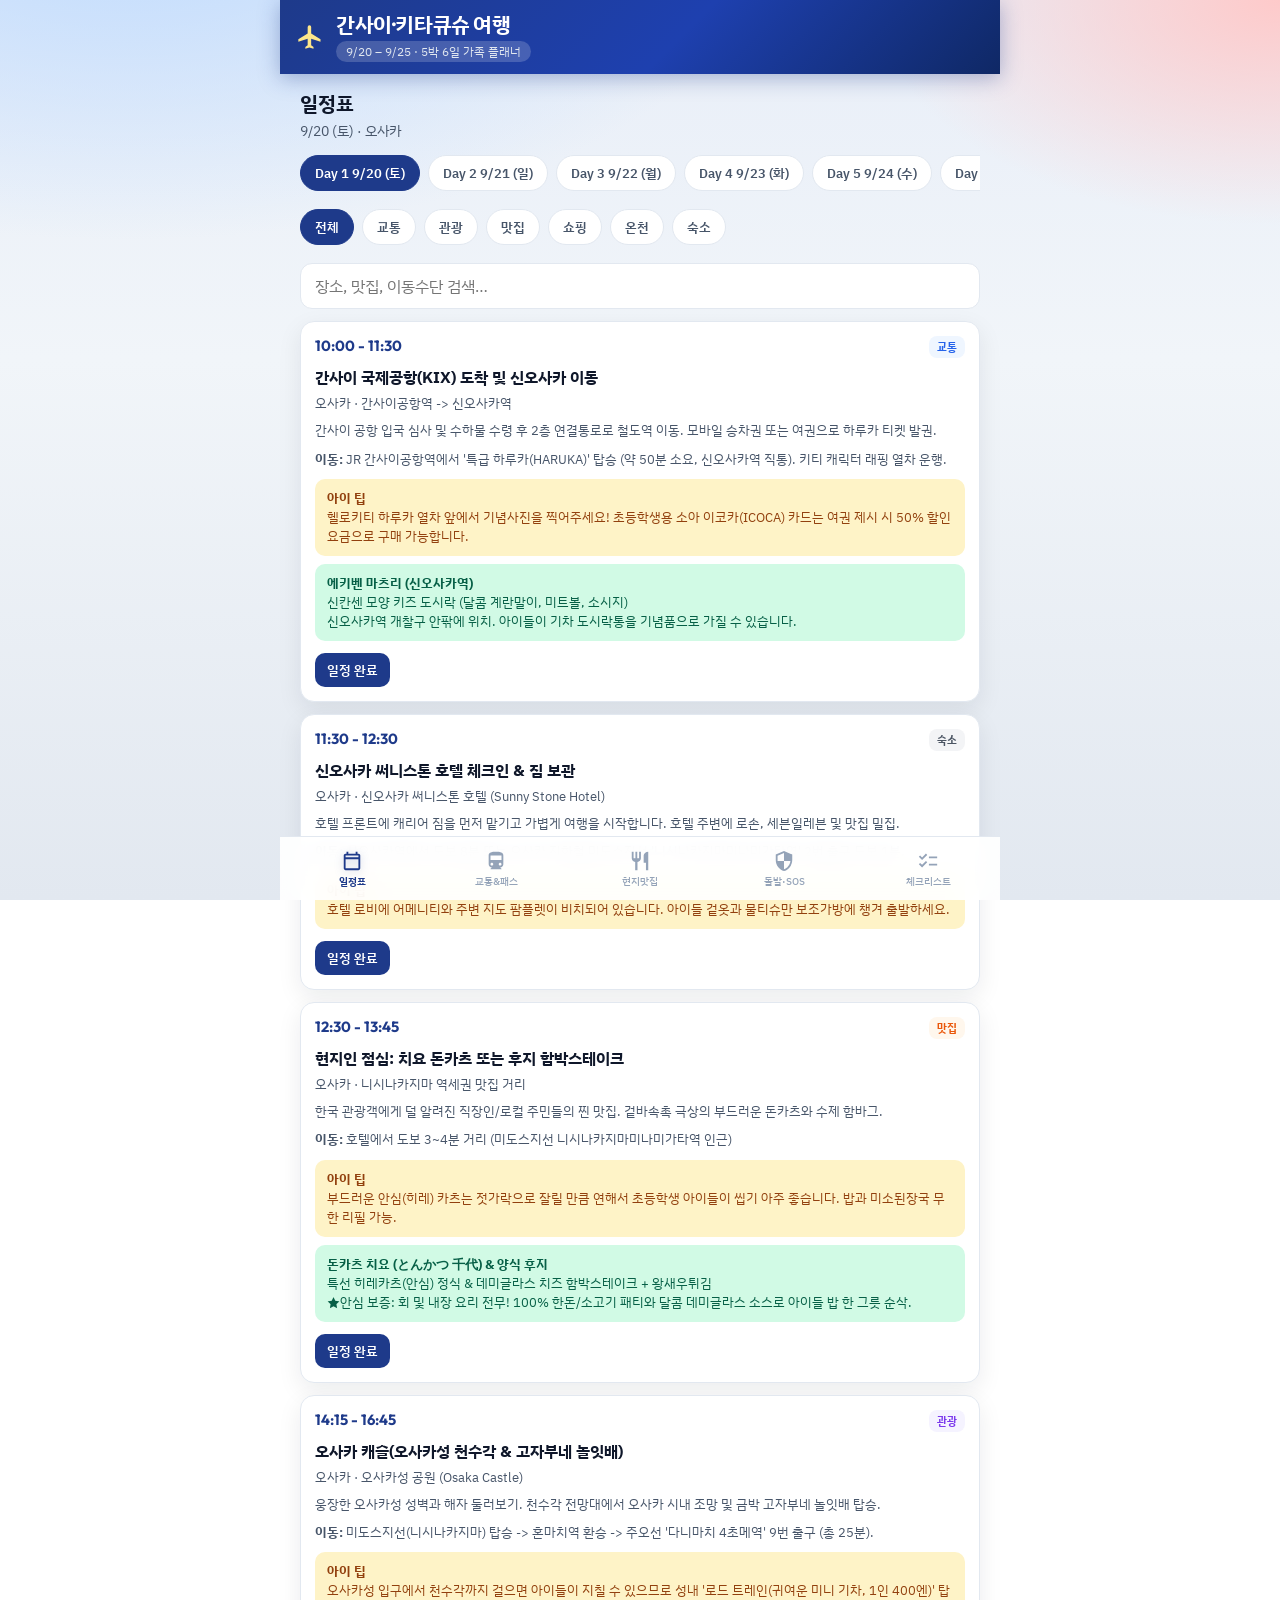
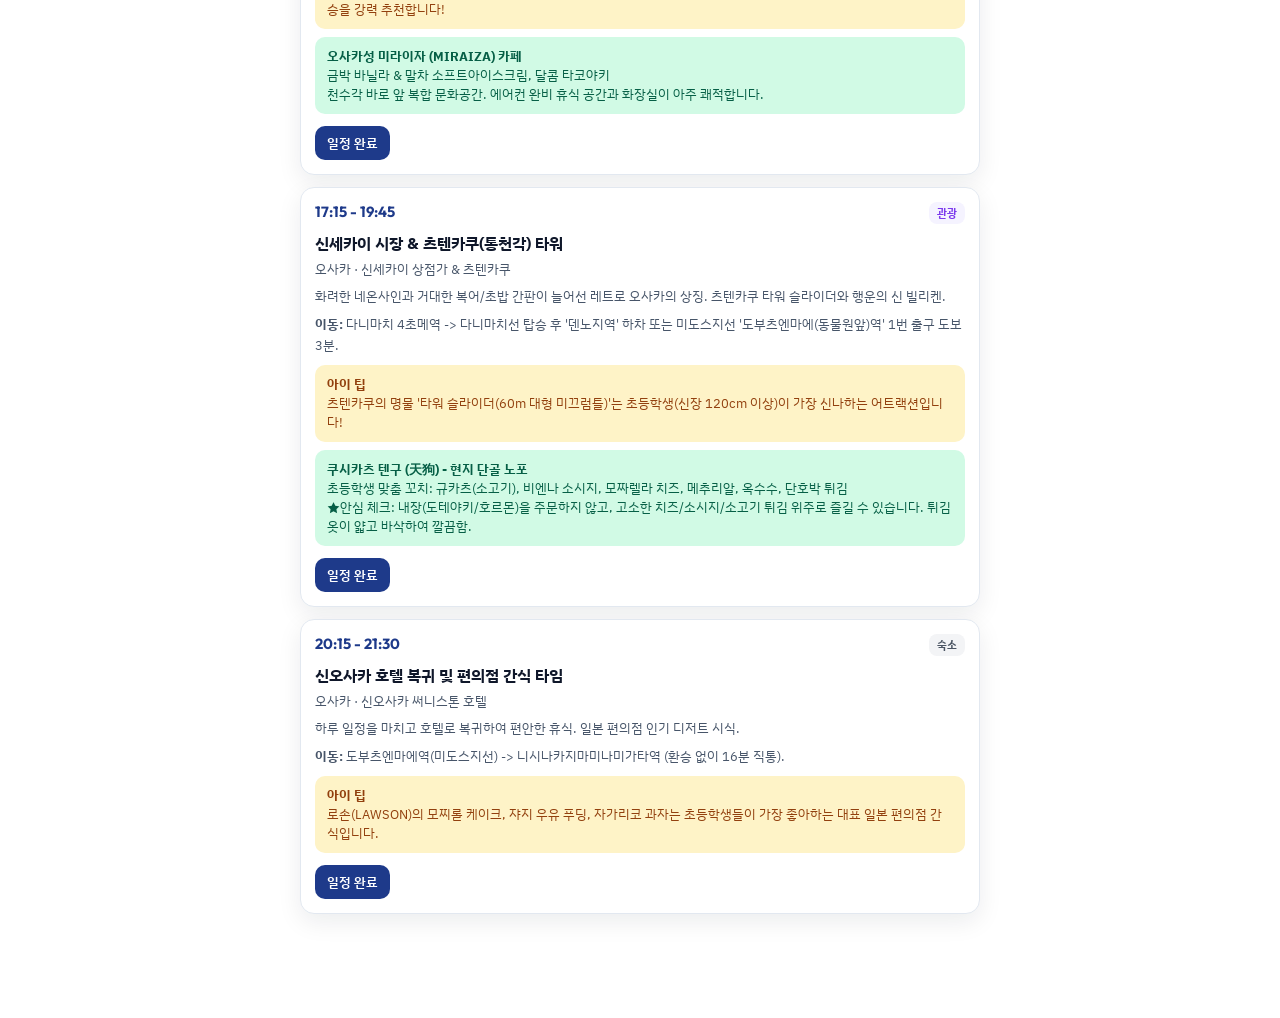
==== docs/index.html @ d88bfeb2 "Add web trip planner and GitHub Pages deploy workflow Port the Android Kansai–Kitakyushu family trip" ====
<!DOCTYPE html>
<html lang="ko">
<head>
  <meta charset="UTF-8" />
  <meta name="viewport" content="width=device-width, initial-scale=1, viewport-fit=cover" />
  <meta name="theme-color" content="#1E3A8A" />
  <meta name="description" content="간사이·키타큐슈 5박 6일 가족 여행 플래너 — 일정, 교통, 맛집, 돌발대응, 체크리스트" />
  <title>간사이·키타큐슈 여행 플래너</title>
  <link rel="preconnect" href="https://fonts.googleapis.com" />
  <link rel="preconnect" href="https://fonts.gstatic.com" crossorigin />
  <link href="https://fonts.googleapis.com/css2?family=IBM+Plex+Sans+KR:wght@400;500;600;700&family=Outfit:wght@600;700;800&display=swap" rel="stylesheet" />
  <link rel="stylesheet" href="./styles.css" />
</head>
<body>
  <div class="app">
    <header class="topbar">
      <div class="topbar-inner">
        <svg class="brand-icon" viewBox="0 0 24 24" aria-hidden="true"><path fill="currentColor" d="M21 16v-2l-8-5V3.5a1.5 1.5 0 0 0-3 0V9l-8 5v2l8-2.5V19l-2 1.5V22l3.5-1 3.5 1v-1.5L13 19v-5.5l8 2.5z"/></svg>
        <div>
          <h1 class="brand">간사이·키타큐슈 여행</h1>
          <p class="brand-sub">9/20 – 9/25 · 5박 6일 가족 플래너</p>
        </div>
      </div>
    </header>

    <main id="main" class="main" aria-live="polite"></main>

    <nav class="bottom-nav" aria-label="주요 메뉴">
      <button type="button" class="nav-btn active" data-tab="schedule" aria-current="page">
        <svg viewBox="0 0 24 24" aria-hidden="true"><path fill="currentColor" d="M19 4h-1V2h-2v2H8V2H6v2H5c-1.1 0-2 .9-2 2v14c0 1.1.9 2 2 2h14c1.1 0 2-.9 2-2V6c0-1.1-.9-2-2-2zm0 16H5V10h14v10zm0-12H5V6h14v2z"/></svg>
        <span>일정표</span>
      </button>
      <button type="button" class="nav-btn" data-tab="transit">
        <svg viewBox="0 0 24 24" aria-hidden="true"><path fill="currentColor" d="M12 2c-4 0-8 .5-8 4v9.5C4 17.43 5.57 19 7.5 19L6 20.5V21h12v-.5L16.5 19c1.93 0 3.5-1.57 3.5-3.5V6c0-3.5-4-4-8-4zM7.5 17c-.83 0-1.5-.67-1.5-1.5S6.67 14 7.5 14s1.5.67 1.5 1.5S8.33 17 7.5 17zm9 0c-.83 0-1.5-.67-1.5-1.5s.67-1.5 1.5-1.5 1.5.67 1.5 1.5-.67 1.5-1.5 1.5zM18 11H6V6h12v5z"/></svg>
        <span>교통&패스</span>
      </button>
      <button type="button" class="nav-btn" data-tab="gourmet">
        <svg viewBox="0 0 24 24" aria-hidden="true"><path fill="currentColor" d="M11 9H9V2H7v7H5V2H3v7c0 2.12 1.66 3.84 3.75 3.97V22h2.5v-9.03C11.34 12.84 13 11.12 13 9V2h-2v7zm5-3v8h2.5v8H21V2c-2.76 0-5 2.24-5 4z"/></svg>
        <span>현지맛집</span>
      </button>
      <button type="button" class="nav-btn" data-tab="sos">
        <svg viewBox="0 0 24 24" aria-hidden="true"><path fill="currentColor" d="M12 1L3 5v6c0 5.55 3.84 10.74 9 12 5.16-1.26 9-6.45 9-12V5l-9-4zm0 10.99h7c-.53 4.12-3.28 7.79-7 8.94V12H5V6.3l7-3.11v8.8z"/></svg>
        <span>돌발·SOS</span>
      </button>
      <button type="button" class="nav-btn" data-tab="checklist">
        <svg viewBox="0 0 24 24" aria-hidden="true"><path fill="currentColor" d="M22 7h-9v2h9V7zm0 8h-9v2h9v-2zM5.54 11 2 7.46l1.41-1.41 2.12 2.12 4.24-4.24 1.41 1.41L5.54 11zm0 8L2 15.46l1.41-1.41 2.12 2.12 4.24-4.24 1.41 1.41L5.54 19z"/></svg>
        <span>체크리스트</span>
      </button>
    </nav>
  </div>

  <div id="modal-root"></div>
  <script src="./app.js" type="module"></script>
</body>
</html>
---- docs/styles.css ----
:root {
  --indigo: #1e3a8a;
  --indigo-soft: #dbeafe;
  --crimson: #dc2626;
  --amber: #d97706;
  --amber-soft: #fef3c7;
  --emerald: #059669;
  --emerald-soft: #d1fae5;
  --surface: #f1f5f9;
  --card: #ffffff;
  --text: #0f172a;
  --text-2: #475569;
  --text-3: #94a3b8;
  --border: #e2e8f0;
  --cat-transit: #2563eb;
  --cat-transit-bg: #eff6ff;
  --cat-sight: #7c3aed;
  --cat-sight-bg: #f5f3ff;
  --cat-gourmet: #ea580c;
  --cat-gourmet-bg: #fff7ed;
  --cat-shop: #db2777;
  --cat-shop-bg: #fdf2f8;
  --cat-onsen: #0d9488;
  --cat-onsen-bg: #f0fdfa;
  --cat-hotel: #4b5563;
  --cat-hotel-bg: #f3f4f6;
  --nav-h: 64px;
  --top-h: 64px;
  --radius: 14px;
  --shadow: 0 8px 24px rgba(15, 23, 42, 0.08);
  --font: "IBM Plex Sans KR", system-ui, sans-serif;
  --display: "Outfit", "IBM Plex Sans KR", sans-serif;
}

*,
*::before,
*::after {
  box-sizing: border-box;
}

html,
body {
  margin: 0;
  min-height: 100%;
  font-family: var(--font);
  color: var(--text);
  background:
    radial-gradient(1200px 600px at 10% -10%, #bfdbfe 0%, transparent 55%),
    radial-gradient(900px 500px at 100% 0%, #fecaca 0%, transparent 45%),
    linear-gradient(180deg, #e8eef8 0%, var(--surface) 40%, #e2e8f0 100%);
  background-attachment: fixed;
}

body {
  -webkit-font-smoothing: antialiased;
}

.app {
  max-width: 720px;
  margin: 0 auto;
  min-height: 100dvh;
  display: flex;
  flex-direction: column;
  position: relative;
}

.topbar {
  position: sticky;
  top: 0;
  z-index: 40;
  background: linear-gradient(135deg, #1e3a8a 0%, #1e40af 55%, #0f2865 100%);
  color: #fff;
  padding: 12px 16px calc(12px + env(safe-area-inset-top));
  box-shadow: 0 4px 20px rgba(30, 58, 138, 0.35);
}

.topbar-inner {
  display: flex;
  align-items: center;
  gap: 12px;
}

.brand-icon {
  width: 28px;
  height: 28px;
  color: #fde68a;
  flex-shrink: 0;
}

.brand {
  margin: 0;
  font-family: var(--display);
  font-size: 1.15rem;
  font-weight: 700;
  letter-spacing: -0.02em;
  line-height: 1.2;
}

.brand-sub {
  margin: 4px 0 0;
  display: inline-block;
  padding: 2px 10px;
  border-radius: 999px;
  background: rgba(255, 255, 255, 0.18);
  font-size: 0.72rem;
  color: #e2e8f0;
}

.main {
  flex: 1;
  padding: 16px 14px calc(var(--nav-h) + 28px + env(safe-area-inset-bottom));
}

.bottom-nav {
  position: fixed;
  left: 50%;
  transform: translateX(-50%);
  bottom: 0;
  width: min(720px, 100%);
  height: calc(var(--nav-h) + env(safe-area-inset-bottom));
  padding-bottom: env(safe-area-inset-bottom);
  display: grid;
  grid-template-columns: repeat(5, 1fr);
  background: rgba(255, 255, 255, 0.92);
  backdrop-filter: blur(12px);
  border-top: 1px solid var(--border);
  z-index: 50;
}

.nav-btn {
  border: 0;
  background: transparent;
  color: var(--text-3);
  display: flex;
  flex-direction: column;
  align-items: center;
  justify-content: center;
  gap: 2px;
  font-family: inherit;
  font-size: 0.65rem;
  font-weight: 500;
  cursor: pointer;
  padding: 8px 2px;
}

.nav-btn svg {
  width: 22px;
  height: 22px;
}

.nav-btn.active {
  color: var(--indigo);
  font-weight: 700;
}

.nav-btn.active svg {
  filter: drop-shadow(0 2px 4px rgba(30, 58, 138, 0.25));
}

.panel-title {
  margin: 0 0 4px;
  font-family: var(--display);
  font-size: 1.25rem;
  font-weight: 700;
}

.panel-desc {
  margin: 0 0 14px;
  color: var(--text-2);
  font-size: 0.88rem;
  line-height: 1.45;
}

.chip-row {
  display: flex;
  gap: 8px;
  overflow-x: auto;
  padding-bottom: 10px;
  margin-bottom: 8px;
  scrollbar-width: none;
}

.chip-row::-webkit-scrollbar {
  display: none;
}

.chip {
  border: 1px solid var(--border);
  background: #fff;
  color: var(--text-2);
  border-radius: 999px;
  padding: 8px 14px;
  font-size: 0.8rem;
  font-weight: 600;
  white-space: nowrap;
  cursor: pointer;
  font-family: inherit;
  transition: transform 0.15s ease, background 0.15s ease, color 0.15s ease;
}

.chip:hover {
  transform: translateY(-1px);
}

.chip.active {
  background: var(--indigo);
  border-color: var(--indigo);
  color: #fff;
}

.search {
  width: 100%;
  border: 1px solid var(--border);
  border-radius: 12px;
  padding: 11px 14px;
  font: inherit;
  margin-bottom: 12px;
  background: #fff;
}

.card {
  background: var(--card);
  border: 1px solid var(--border);
  border-radius: var(--radius);
  padding: 14px;
  margin-bottom: 12px;
  box-shadow: var(--shadow);
  animation: rise 0.35s ease both;
}

@keyframes rise {
  from {
    opacity: 0;
    transform: translateY(8px);
  }
  to {
    opacity: 1;
    transform: none;
  }
}

.card.done {
  opacity: 0.72;
}

.card-top {
  display: flex;
  justify-content: space-between;
  align-items: flex-start;
  gap: 10px;
  margin-bottom: 8px;
}

.time {
  font-family: var(--display);
  font-weight: 700;
  color: var(--indigo);
  font-size: 0.92rem;
}

.badge {
  display: inline-block;
  border-radius: 8px;
  padding: 3px 8px;
  font-size: 0.7rem;
  font-weight: 700;
}

.badge.교통 { background: var(--cat-transit-bg); color: var(--cat-transit); }
.badge.관광 { background: var(--cat-sight-bg); color: var(--cat-sight); }
.badge.맛집 { background: var(--cat-gourmet-bg); color: var(--cat-gourmet); }
.badge.쇼핑 { background: var(--cat-shop-bg); color: var(--cat-shop); }
.badge.온천 { background: var(--cat-onsen-bg); color: var(--cat-onsen); }
.badge.숙소 { background: var(--cat-hotel-bg); color: var(--cat-hotel); }

.card h3 {
  margin: 0 0 6px;
  font-size: 1.02rem;
  line-height: 1.35;
}

.meta {
  color: var(--text-2);
  font-size: 0.82rem;
  margin: 0 0 8px;
}

.tip {
  background: var(--amber-soft);
  color: #92400e;
  border-radius: 10px;
  padding: 10px 12px;
  font-size: 0.82rem;
  line-height: 1.45;
  margin-top: 10px;
}

.safe {
  background: var(--emerald-soft);
  color: #065f46;
  border-radius: 10px;
  padding: 10px 12px;
  font-size: 0.82rem;
  line-height: 1.45;
  margin-top: 8px;
}

.muted {
  color: var(--text-2);
  font-size: 0.84rem;
  line-height: 1.5;
  margin: 0;
}

.actions {
  display: flex;
  gap: 8px;
  margin-top: 12px;
  flex-wrap: wrap;
}

.btn {
  border: 0;
  border-radius: 10px;
  padding: 8px 12px;
  font: inherit;
  font-size: 0.8rem;
  font-weight: 600;
  cursor: pointer;
}

.btn-primary {
  background: var(--indigo);
  color: #fff;
}

.btn-ghost {
  background: var(--indigo-soft);
  color: var(--indigo);
}

.btn-danger {
  background: #fee2e2;
  color: var(--crimson);
}

.hero-banner {
  background: linear-gradient(135deg, #0f2865, #1e3a8a 40%, #b91c1c);
  color: #fff;
  border-radius: var(--radius);
  padding: 18px 16px;
  margin-bottom: 14px;
  box-shadow: var(--shadow);
}

.hero-banner h2 {
  margin: 0 0 6px;
  font-family: var(--display);
  font-size: 1.15rem;
}

.hero-banner p {
  margin: 0;
  opacity: 0.9;
  font-size: 0.86rem;
  line-height: 1.45;
}

.step-list {
  margin: 10px 0 0;
  padding-left: 18px;
  color: var(--text-2);
  font-size: 0.86rem;
  line-height: 1.55;
}

.pass-grid {
  display: grid;
  gap: 10px;
}

.pass-item {
  background: #fff;
  border: 1px solid var(--border);
  border-radius: 12px;
  padding: 12px;
}

.pass-item strong {
  display: block;
  margin-bottom: 4px;
  color: var(--indigo);
}

.check-item {
  display: flex;
  align-items: flex-start;
  gap: 10px;
  background: #fff;
  border: 1px solid var(--border);
  border-radius: 12px;
  padding: 12px;
  margin-bottom: 8px;
  cursor: pointer;
}

.check-item input {
  margin-top: 3px;
  width: 18px;
  height: 18px;
  accent-color: var(--indigo);
}

.check-item.checked span {
  text-decoration: line-through;
  color: var(--text-3);
}

.section-label {
  font-size: 0.78rem;
  font-weight: 700;
  color: var(--text-3);
  text-transform: none;
  letter-spacing: 0.02em;
  margin: 16px 0 8px;
}

.subtabs {
  display: grid;
  grid-template-columns: repeat(2, 1fr);
  gap: 8px;
  margin-bottom: 12px;
}

.subtab {
  border: 1px solid var(--border);
  background: #fff;
  border-radius: 10px;
  padding: 10px;
  font: inherit;
  font-size: 0.8rem;
  font-weight: 600;
  color: var(--text-2);
  cursor: pointer;
}

.subtab.active {
  background: var(--indigo);
  border-color: var(--indigo);
  color: #fff;
}

.link-card {
  display: block;
  text-decoration: none;
  color: inherit;
}

.link-card:hover h3 {
  color: var(--indigo);
}

.phrase-card {
  cursor: pointer;
}

.phrase-card .ja {
  font-size: 1.05rem;
  font-weight: 700;
  margin: 6px 0;
  line-height: 1.4;
}

.flash {
  position: fixed;
  inset: 0;
  background: rgba(15, 23, 42, 0.72);
  z-index: 80;
  display: flex;
  align-items: center;
  justify-content: center;
  padding: 20px;
  animation: fade 0.2s ease;
}

@keyframes fade {
  from { opacity: 0; }
  to { opacity: 1; }
}

.flash-card {
  width: min(520px, 100%);
  background: #fff;
  border-radius: 18px;
  padding: 24px 20px;
  text-align: center;
  box-shadow: 0 20px 60px rgba(0, 0, 0, 0.3);
}

.flash-card .ko {
  color: var(--text-2);
  font-size: 0.95rem;
  margin-bottom: 12px;
}

.flash-card .ja-big {
  font-size: clamp(1.4rem, 5vw, 2rem);
  font-weight: 800;
  line-height: 1.35;
  margin: 0 0 10px;
  color: var(--indigo);
}

.flash-card .pron {
  color: var(--crimson);
  font-weight: 600;
  margin-bottom: 16px;
}

.empty {
  text-align: center;
  color: var(--text-3);
  padding: 40px 12px;
}

@media (min-width: 768px) {
  .main {
    padding-left: 20px;
    padding-right: 20px;
  }

  .brand {
    font-size: 1.3rem;
  }
}
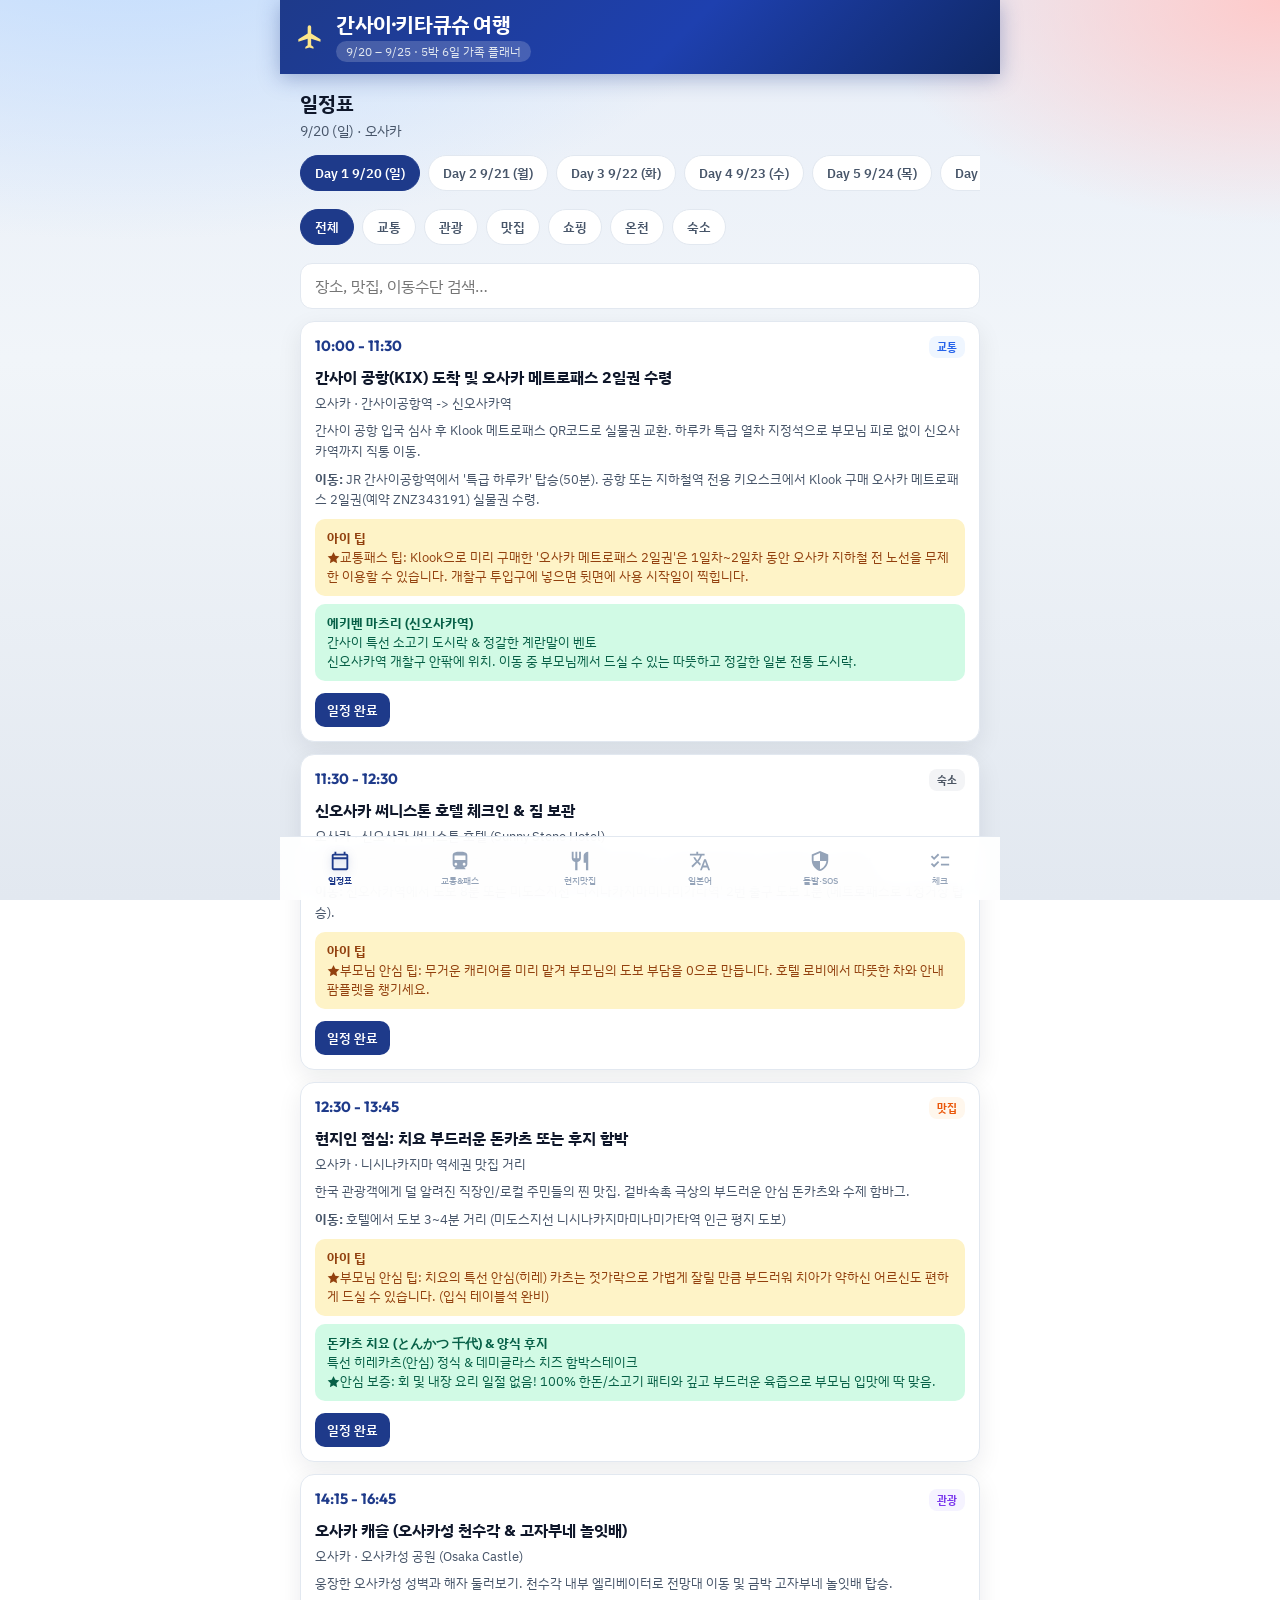
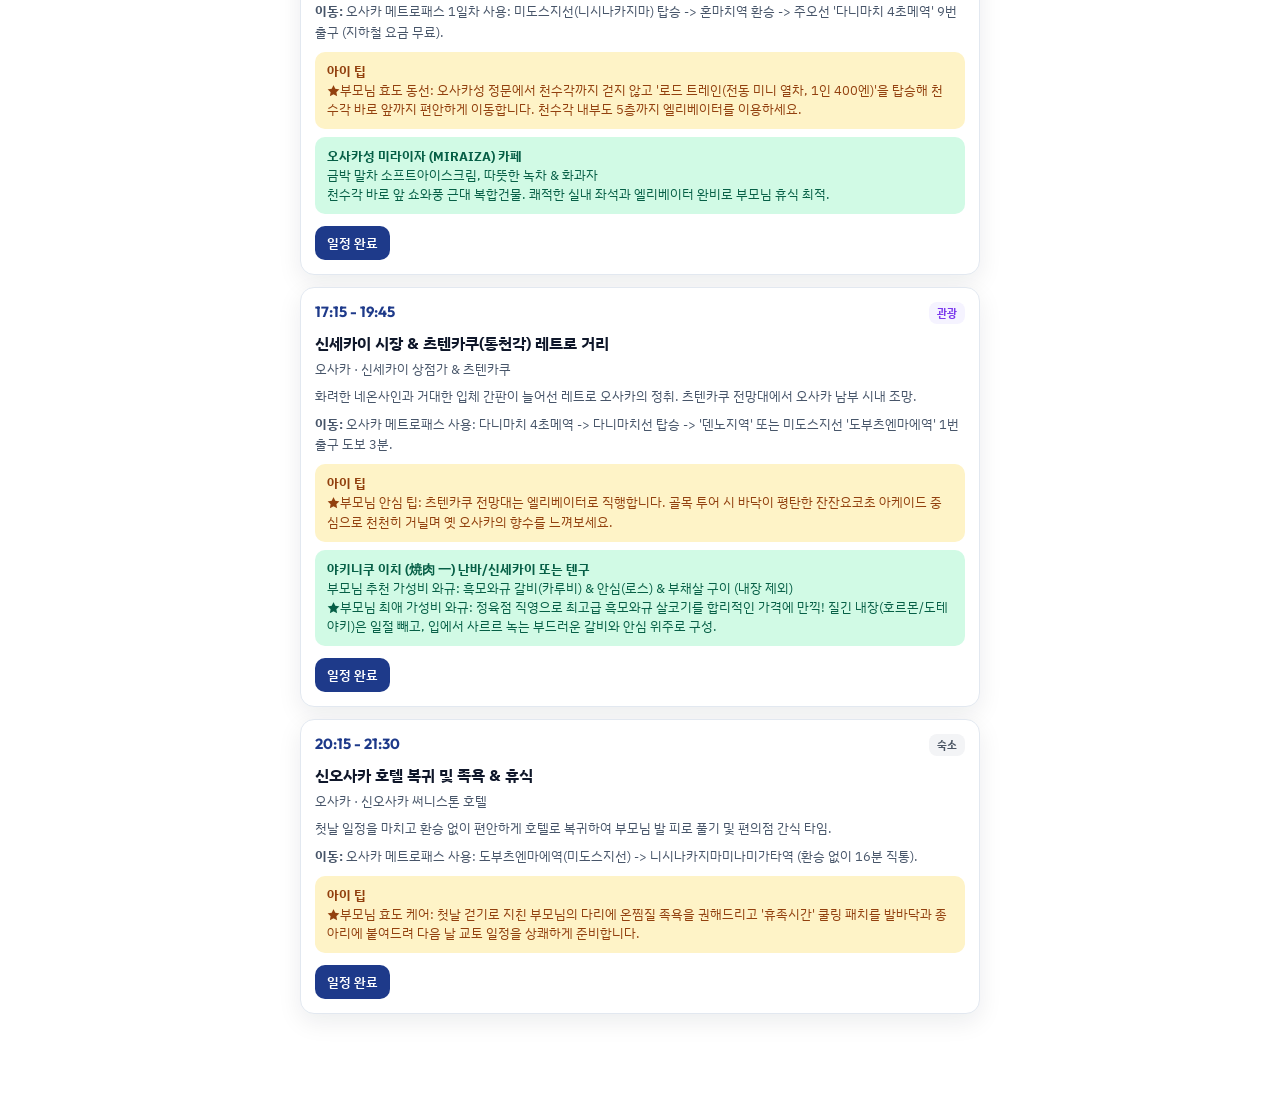
==== commit bd7d4482: "Restore web app with AI Japanese learning and secret-backed API Rebuild docs from updated trip data," ====
--- a/docs/index.html
+++ b/docs/index.html
@@ -4,7 +4,7 @@
   <meta charset="UTF-8" />
   <meta name="viewport" content="width=device-width, initial-scale=1, viewport-fit=cover" />
   <meta name="theme-color" content="#1E3A8A" />
-  <meta name="description" content="간사이·키타큐슈 5박 6일 가족 여행 플래너 — 일정, 교통, 맛집, 돌발대응, 체크리스트" />
+  <meta name="description" content="간사이·키타큐슈 가족 여행 플래너 — 일정, 교통, 맛집, SOS, 체크리스트, AI 일본어 학습" />
   <title>간사이·키타큐슈 여행 플래너</title>
   <link rel="preconnect" href="https://fonts.googleapis.com" />
   <link rel="preconnect" href="https://fonts.gstatic.com" crossorigin />
@@ -38,13 +38,17 @@
         <svg viewBox="0 0 24 24" aria-hidden="true"><path fill="currentColor" d="M11 9H9V2H7v7H5V2H3v7c0 2.12 1.66 3.84 3.75 3.97V22h2.5v-9.03C11.34 12.84 13 11.12 13 9V2h-2v7zm5-3v8h2.5v8H21V2c-2.76 0-5 2.24-5 4z"/></svg>
         <span>현지맛집</span>
       </button>
+      <button type="button" class="nav-btn" data-tab="japanese">
+        <svg viewBox="0 0 24 24" aria-hidden="true"><path fill="currentColor" d="M12.87 15.07l-2.54-2.51.03-.03A17.52 17.52 0 0 0 14.07 6H17V4h-7V2H8v2H1v2h11.17C11.5 7.92 10.44 9.75 9 11.35 8.07 10.32 7.3 9.19 6.69 8h-2c.73 1.63 1.73 3.17 2.98 4.56l-5.09 5.02L4 19l5-5 3.11 3.11.76-2.04zM18.5 10h-2L12 22h2l1.12-3h4.75L21 22h2l-4.5-12zm-2.62 7l1.62-4.33L19.12 17h-3.24z"/></svg>
+        <span>일본어</span>
+      </button>
       <button type="button" class="nav-btn" data-tab="sos">
         <svg viewBox="0 0 24 24" aria-hidden="true"><path fill="currentColor" d="M12 1L3 5v6c0 5.55 3.84 10.74 9 12 5.16-1.26 9-6.45 9-12V5l-9-4zm0 10.99h7c-.53 4.12-3.28 7.79-7 8.94V12H5V6.3l7-3.11v8.8z"/></svg>
         <span>돌발·SOS</span>
       </button>
       <button type="button" class="nav-btn" data-tab="checklist">
         <svg viewBox="0 0 24 24" aria-hidden="true"><path fill="currentColor" d="M22 7h-9v2h9V7zm0 8h-9v2h9v-2zM5.54 11 2 7.46l1.41-1.41 2.12 2.12 4.24-4.24 1.41 1.41L5.54 11zm0 8L2 15.46l1.41-1.41 2.12 2.12 4.24-4.24 1.41 1.41L5.54 19z"/></svg>
-        <span>체크리스트</span>
+        <span>체크</span>
       </button>
     </nav>
   </div>
--- a/docs/styles.css
+++ b/docs/styles.css
@@ -533,3 +533,65 @@
     font-size: 1.3rem;
   }
 }
+
+.bottom-nav {
+  grid-template-columns: repeat(6, 1fr);
+}
+
+.nav-btn span {
+  font-size: 0.58rem;
+}
+
+.ja-mode-tabs {
+  display: grid;
+  grid-template-columns: repeat(3, 1fr);
+  gap: 8px;
+  margin-bottom: 12px;
+}
+
+.loading-line {
+  padding: 16px;
+  color: var(--text-2);
+  font-size: 0.9rem;
+}
+
+.quiz-choice {
+  display: block;
+  width: 100%;
+  text-align: left;
+  border: 1px solid var(--border);
+  background: #fff;
+  border-radius: 12px;
+  padding: 12px;
+  margin-bottom: 8px;
+  font: inherit;
+  cursor: pointer;
+}
+
+.quiz-choice.correct {
+  border-color: var(--emerald);
+  background: var(--emerald-soft);
+}
+
+.quiz-choice.wrong {
+  border-color: var(--crimson);
+  background: #fee2e2;
+}
+
+.coach-box {
+  width: 100%;
+  min-height: 88px;
+  border: 1px solid var(--border);
+  border-radius: 12px;
+  padding: 12px;
+  font: inherit;
+  resize: vertical;
+}
+
+.ja-big {
+  font-size: 1.25rem;
+  font-weight: 800;
+  color: var(--indigo);
+  line-height: 1.4;
+  margin: 6px 0;
+}
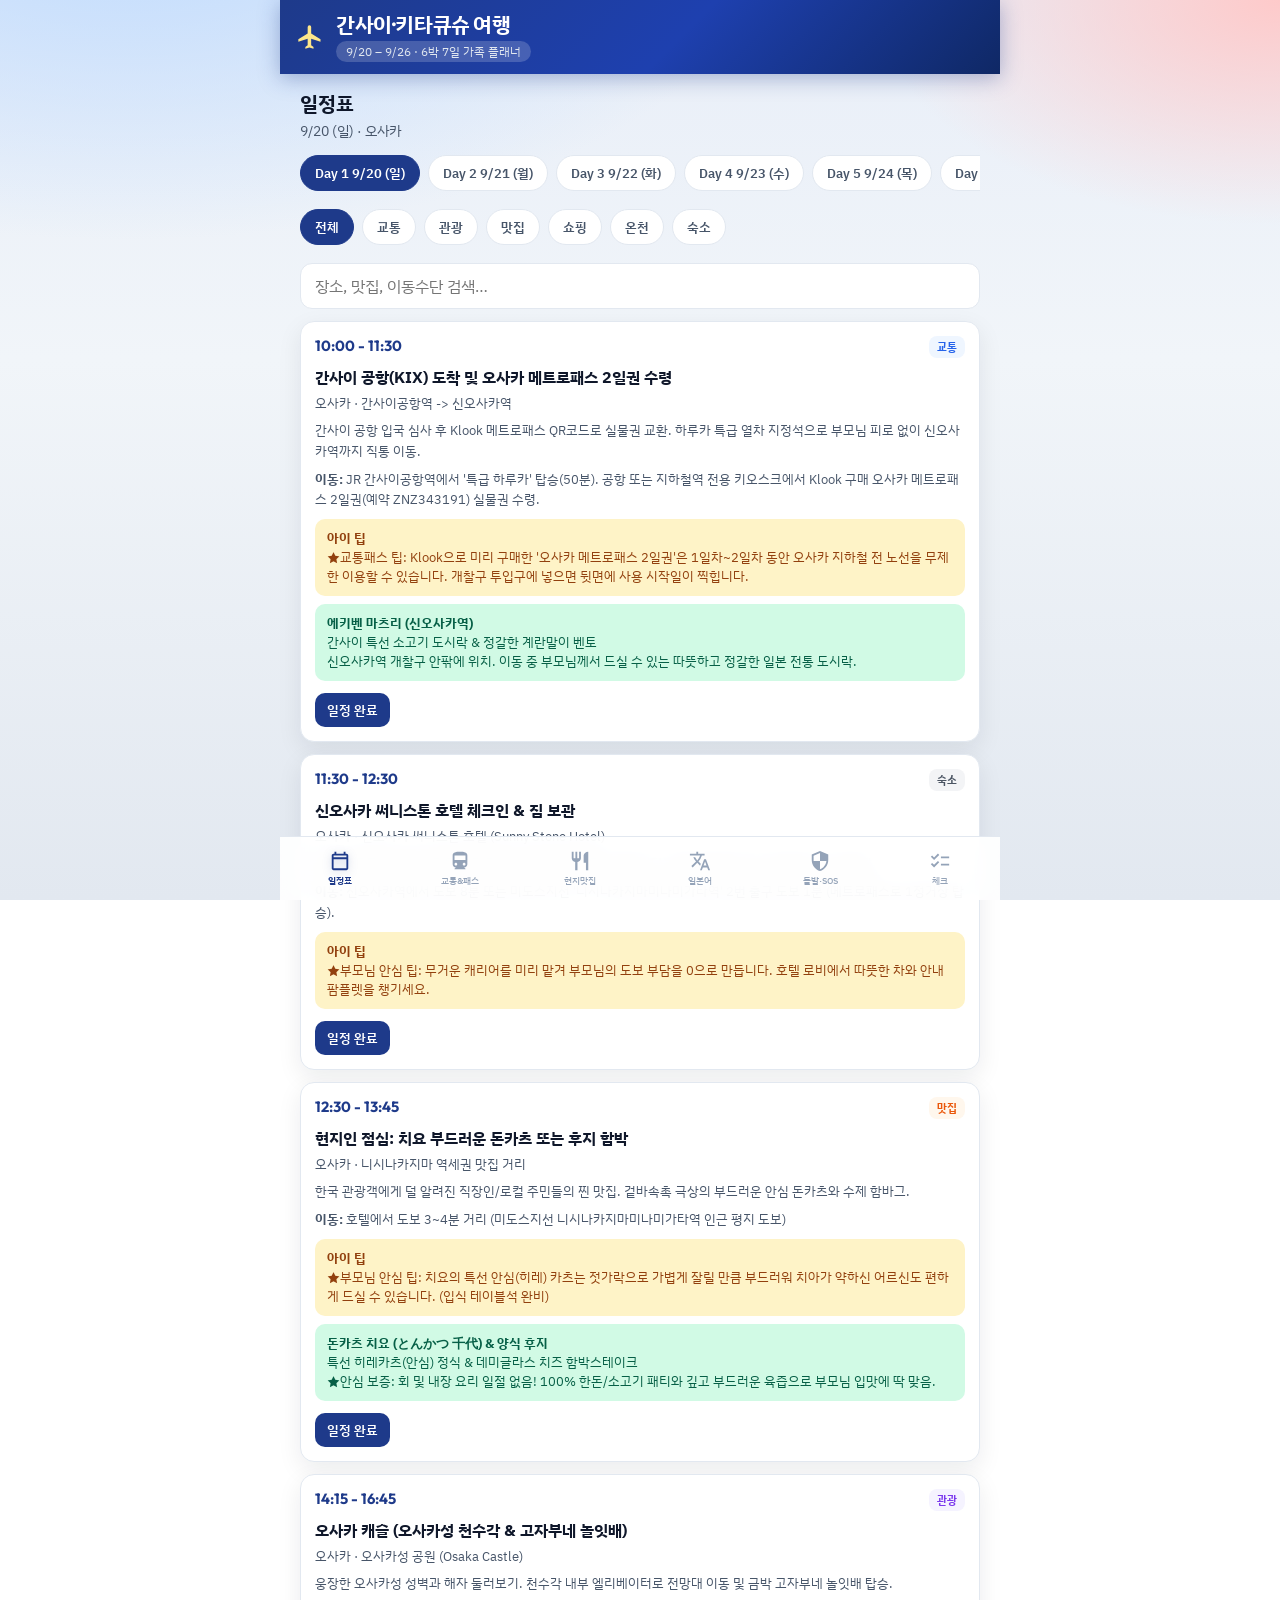
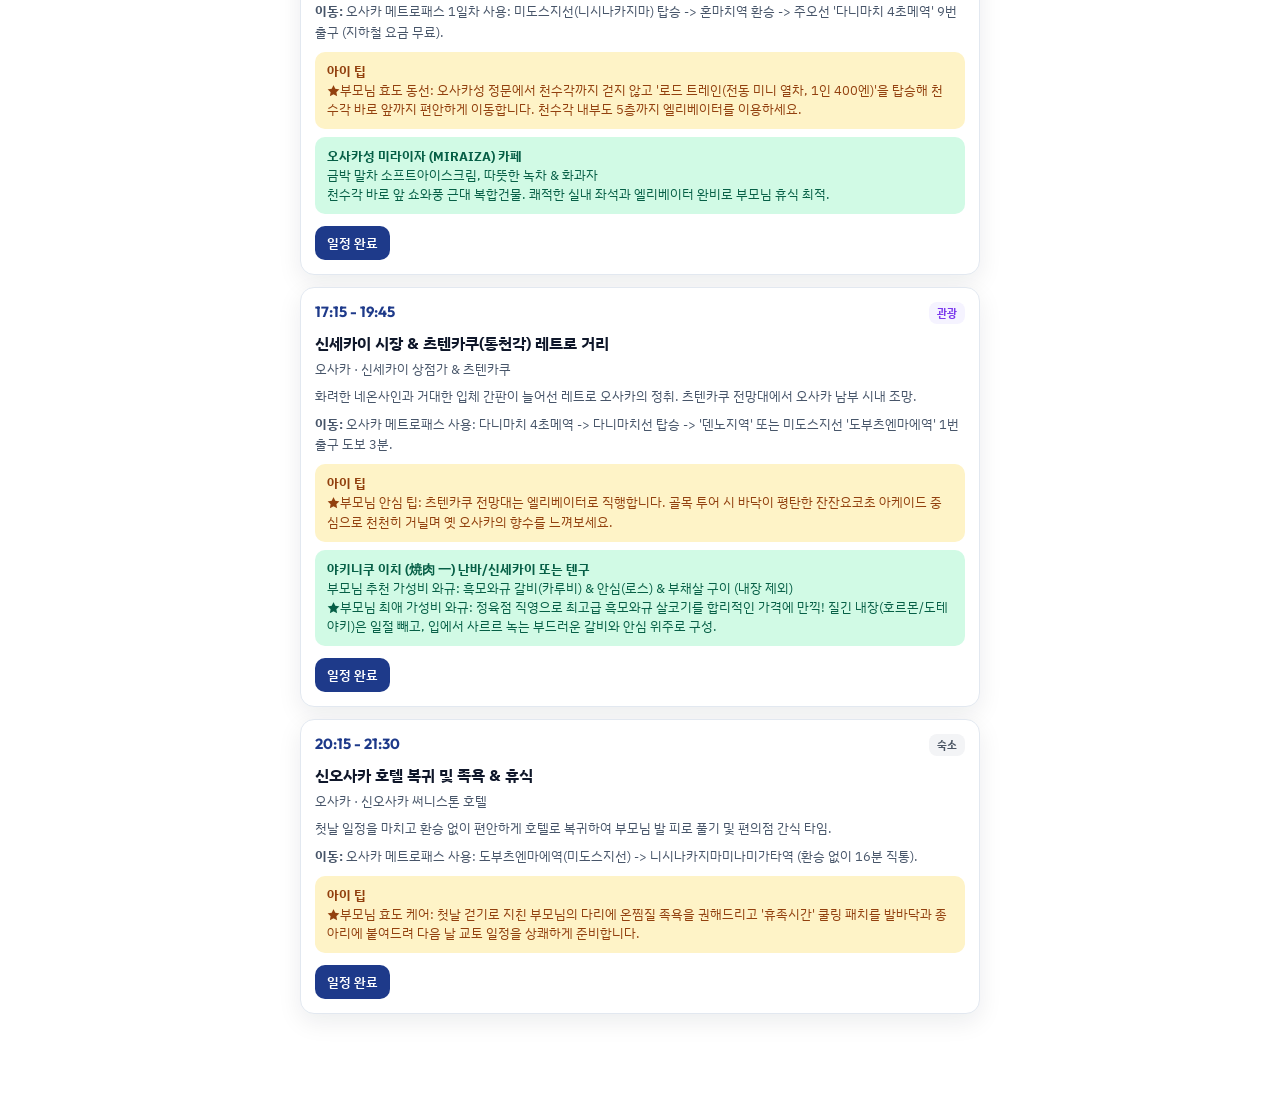
==== commit 94b4679f: "Extend trip through Sep 26 Fukuoka–Busan return Keep Sep 25 as a full Kitakyushu day, add Day 7 morn" ====
--- a/docs/index.html
+++ b/docs/index.html
@@ -18,7 +18,7 @@
         <svg class="brand-icon" viewBox="0 0 24 24" aria-hidden="true"><path fill="currentColor" d="M21 16v-2l-8-5V3.5a1.5 1.5 0 0 0-3 0V9l-8 5v2l8-2.5V19l-2 1.5V22l3.5-1 3.5 1v-1.5L13 19v-5.5l8 2.5z"/></svg>
         <div>
           <h1 class="brand">간사이·키타큐슈 여행</h1>
-          <p class="brand-sub">9/20 – 9/25 · 5박 6일 가족 플래너</p>
+          <p class="brand-sub">9/20 – 9/26 · 6박 7일 가족 플래너</p>
         </div>
       </div>
     </header>
